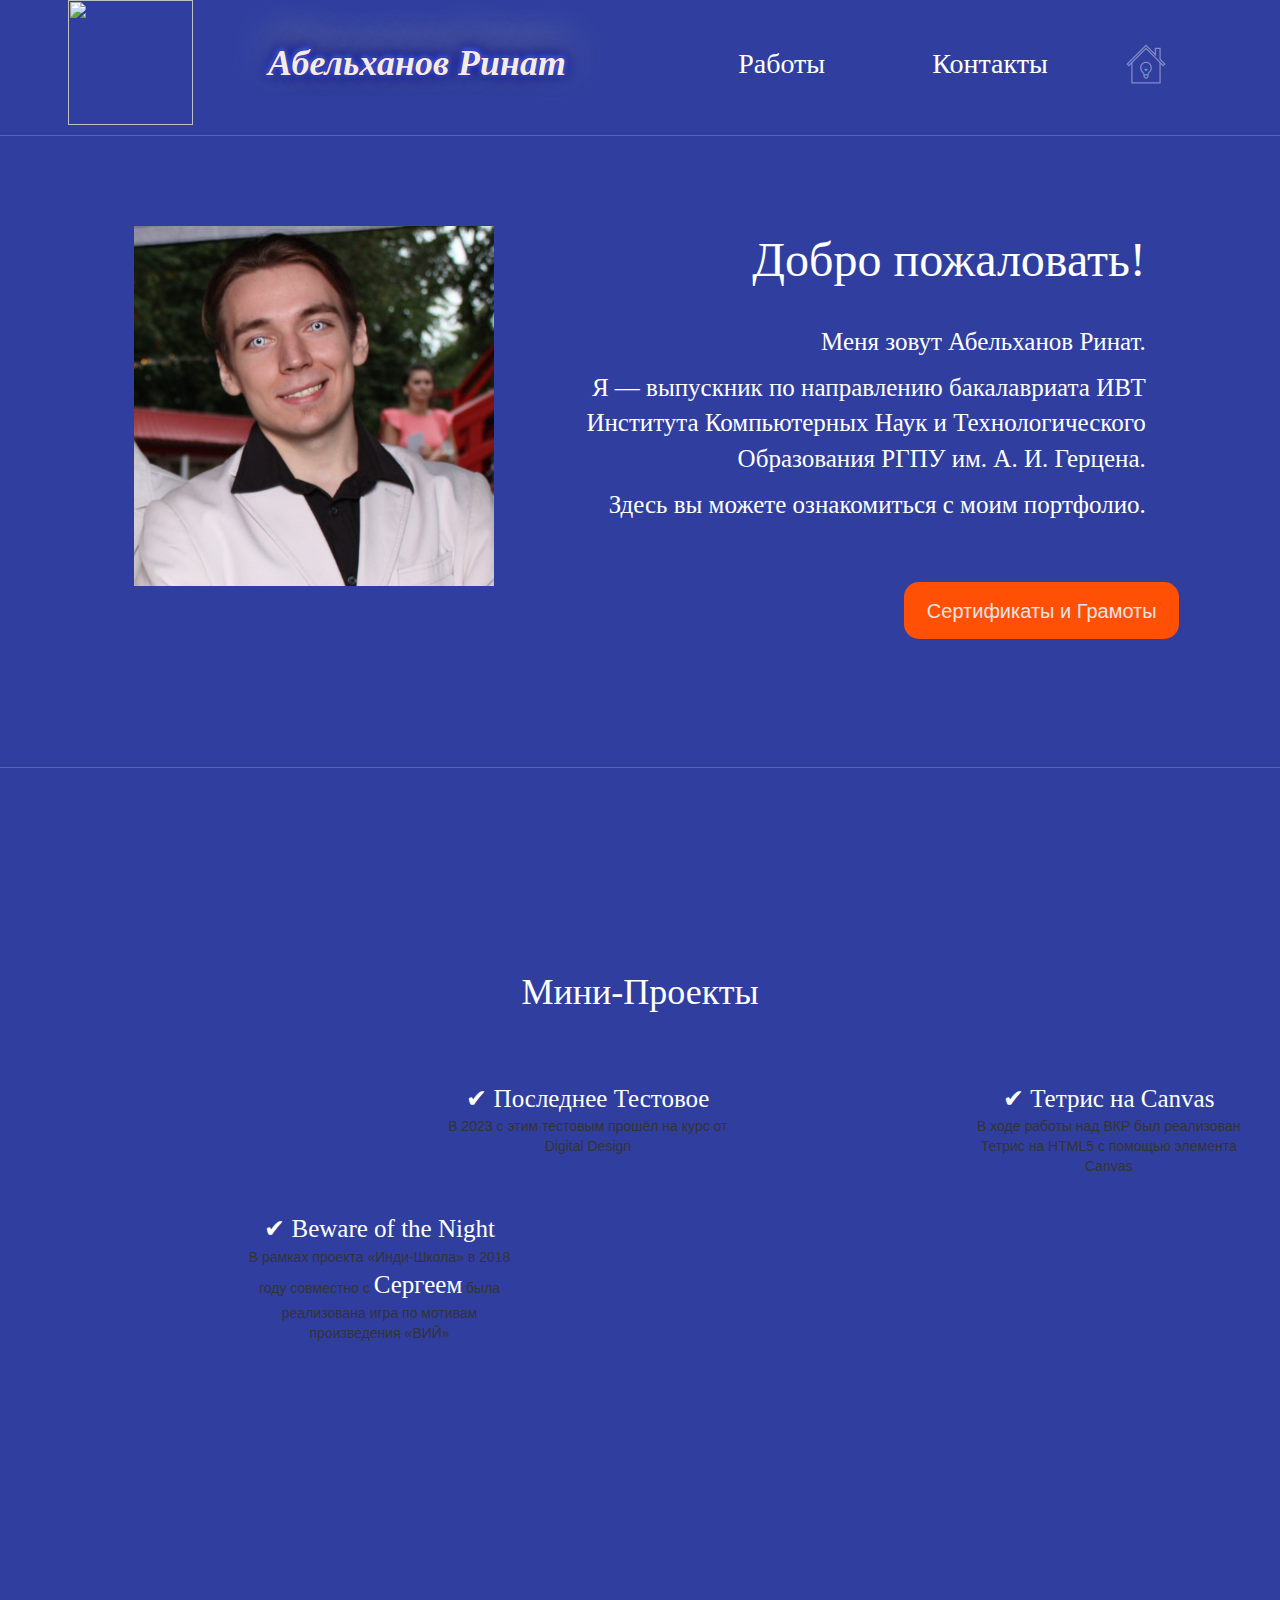
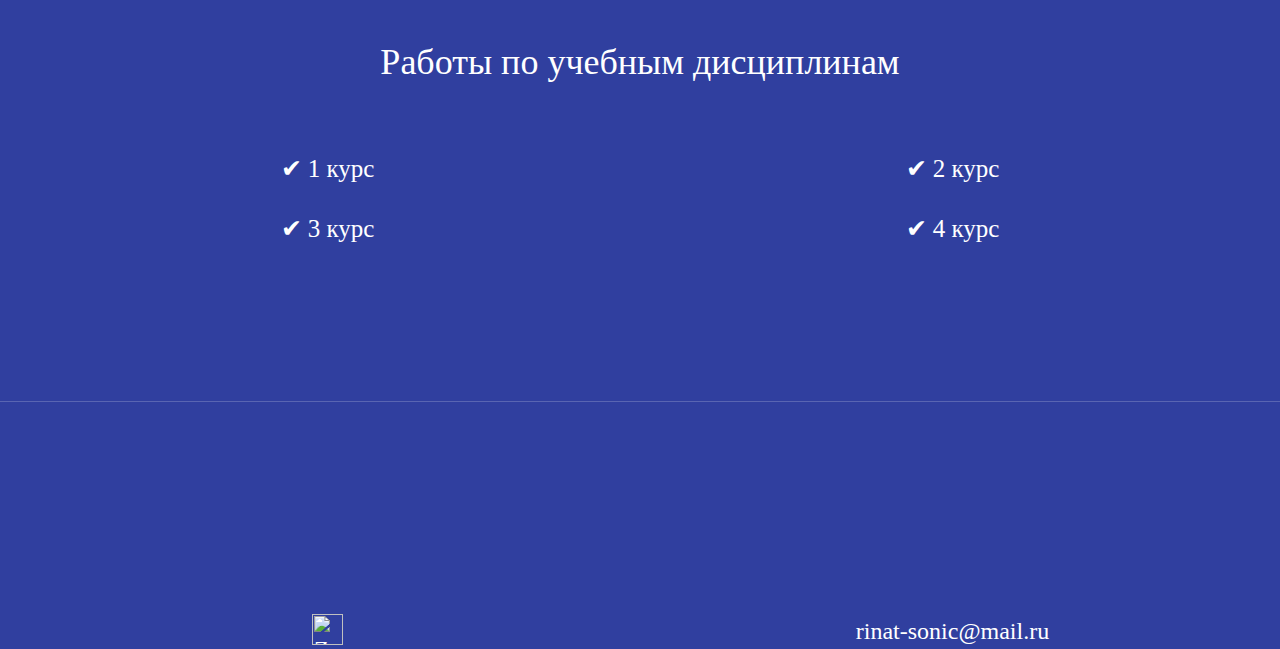
==== index.html @ b9de7122 "Update index.html" ====
<DOCTYPE! html>

<html>
	<head>
	<meta charset="utf-8">
	<title>Портфолио | Абельханов Ринат</title>
	<link rel="stylesheet" type="text/css" href="./css/bootstrap.min.css" >
	<link rel="stylesheet" type="text/css" href="./css/bootstrap-theme.min.css" >		
	<link rel="stylesheet" type="text/css" href="./css/custom-font.css" >	
	<link rel="stylesheet" type="text/css" href="./css/custom-styles.css" >		
	<script type="text/javascript" src="./js/jquery-3.3.1.min.js"></script>
	<script type="text/javascript" src="./js/bootstrap.min.js"></script>
	<script type="text/javascript" src="./js/scripts.js"></script>
	</head>
	<body>
	<script>
	function play(){
       var audio = document.getElementById("nano");
       audio.play();
	}
	
	function chngimg(){
		var foot = document.getElementById("foot");
			sfx = document.getElementById("ring");
		if (foot.src == "https://rihanzer0.github.io/img/Z.png") {foot.src = '/img/mm_zero_helmet.png';}
		else {
		foot.src = "./img/Z.png";
		}
		sfx.play();
	}
   </script>
	<audio id="nano" src="./img/Nanomachines, son!.mp3"></audio>
	<audio id="ring" src="./img/ring.mp3"></audio>
	<div class="container">
		<div class="main-content">
			<div class="first-row row">
				<div class="logo col-md-1">
					<img id="logo" onclick="document.getElementById('logo').src='./img/Banner0.png'" src="./img/Banner0.png" style="width:125px" alt="">
				</div>
				<div class="name col-md-5" onclick="play(); document.getElementById('logo').src='./img/Banner.png'">Абельханов Ринат</div>
				<div class="archive col-md-2 link"><a class="scrollto" href="#prjcts">Работы</a></div>
				<div class="contacts col-md-2 link"><a href="./contacts.html">Контакты</a></div>
				<div class="contacts col-md-2 link hidden-md hidden-lg hidden-xl active-link"><a href="#">На главную страницу</a></div>
				<div class="search col-md-1 link hidden-sm hidden-xs active-link svg-link">
					<a href="#">

						<svg enable-background="new 0 0 128 128" class="svg-icon" version="1.1" viewBox="0 0 128 128" xml:space="preserve" xmlns="http://www.w3.org/2000/svg" xmlns:xlink="http://www.w3.org/1999/xlink"><g><path d="M45.2,75.8c0,0.3,0,0.7,0,1c0.3,7,3.8,11.2,6.6,14.5c2.2,2.6,3.9,4.6,3.9,7.2v4.2c0,4.6,3.7,8.3,8.3,8.3   s8.3-3.7,8.3-8.3v-4.2c0-2.7,1.7-4.7,3.9-7.2c2.8-3.3,6.3-7.5,6.6-14.5c0-0.3,0-0.7,0-1C82.8,65.4,74.4,57,64,57   S45.2,65.4,45.2,75.8z M64,107c-2.4,0-4.3-1.9-4.3-4.3v-2.2h8.6v2.2C68.3,105.1,66.4,107,64,107z M78.8,75.8c0,0.3,0,0.5,0,0.8   c-0.2,5.7-3,8.9-5.7,12.1c-2,2.3-4,4.7-4.6,7.8h-9c-0.6-3.1-2.6-5.5-4.6-7.8c-2.7-3.2-5.4-6.5-5.7-12.1c0-0.3,0-0.5,0-0.8   C49.2,67.6,55.8,61,64,61S78.8,67.6,78.8,75.8z" fill="#3EBBC4"/><polygon fill="#3EBBC4" points="61.2,78.4 58.4,81.2 64,86.8 69.6,81.2 66.8,78.4 64,81.2  "/><path d="M17,63.8V126h94V63.8l8,8l7.8-7.8L111,48.2V12H92v17.2l-28-28L1.2,64L9,71.8L17,63.8z M107,60v62H21V60   h-0.2L64,16.8L107.2,60H107z M64,6.8l32,32V16h11v33.8L121.2,64l-2.2,2.2l-55-55l-55,55L6.8,64L64,6.8z" fill="#3EBBC4"/></g></svg>
					</a>
				</div>
			</div>
			
			<div class="horizontal-divider"></div>
			
			<!-- Фотография, текст, кнопка -->
			<div class="second-row row">
				<div class="photo col-md-2 col-md-offset-1 col-sm-6 col-sm-offset-3 ">
					<img src="./img/photo.png" alt="">
				</div>
				<div class="text col-md-6 col-md-offset-2 col-sm-12 col-xs-12">
					<div class="header">Добро пожаловать!</div>
					<div class="body">
						<p>Меня зовут Абельханов Ринат.</p><p> Я — выпускник по направлению бакалавриата ИВТ Института&nbsp;Компьютерных Наук и Технологического Образования РГПУ&nbsp;им.&nbsp;А.&nbsp;И.&nbsp;Герцена.</p>
						<p>Здесь вы можете ознакомиться с моим портфолио.</p>
					</div>
				</div>		
				<div class="button-wrap col-sm-offset-3 col-sm-6 col-xs-11">
					<input class="button col-md-offset-2 col-lg-offset-3" type="button" onclick="play(); location.href='./subjects/certificates.html';" value="Сертификаты и Грамоты">
					
				</div>
			</div>			
			
			<div class="horizontal-divider margin"></div>
			
			<!-- Предметы по курсам -->
			<div class="third-row row">
			
				<div class="year">Мини-Проекты<a name="prjcts" id="prjcts"></a></div>
				<div class="year-wrap">
					<div class="col-md-3 col-md-offset-4 col-sm-offset-1 col-xs-offset-1"><a target="_blank" href="https://github.com/RihanZer0/TestSite">&#10004; Последнее Тестовое</a><p>В 2023 с этим тестовым прошёл на курс от Digital Design</p></div>
					<div class="col-md-3 col-md-offset-2 col-sm-offset-1 col-xs-offset-1"><a target="_blank" href="./Tetris/index.html">&#10004; Тетрис на Canvas</a><p>В ходе работы над ВКР был реализован Тетрис на HTML5 с помощью элемента Canvas</p></div>
					<div class="col-md-3 col-md-offset-2 col-sm-offset-1 col-xs-offset-1"><a target="_blank" href="./BotN/index.html">&#10004; Beware of the Night</a><p>В рамках проекта «Инди-Школа» в 2018 году совместно с <a target="_blank" href='https://vk.com/lovtin'>Сергеем</a> была реализована игра по&nbsp;мотивам произведения «ВИЙ»</p></div>
				</div>
			</div>
			<br><br><br>
			<div class="third-row row"> 				
				<div class="year">Работы по учебным дисциплинам<a name="labs" id="labs"></a></div>
				<div class="year-wrap">
					<div class="col-md-6"><a href="./subjects/first_year.html">&#10004; 1 курс</a></div>
					<div class="col-md-6"><a href="./subjects/second_year.html">&#10004; 2 курс</a></div>
					<div class="col-md-6"><a href="./subjects/third_year.html">&#10004; 3 курс</a></div>
					<div class="col-md-6"><a href="./subjects/fourth_year.html">&#10004; 4 курс</a></div>
				</div>				
			</div>
			<div class="horizontal-divider margin"></div>
			<!-- Футер -->
			<div class="fourth-row row">		
				<div class="footer">
					<div class="made-with col-md-6"><img id="foot" onclick="chngimg()" src="./img/Z.png" alt="Zer0"></div>
					<div class="email col-md-6">rinat-sonic@mail.ru</div>
				</div>				
			</div>	
		</div>
	</div>

	</body>

</html>
---- css/custom-font.css ----
@font-face {
  font-family: 'Fira Sans';
  Font-weight : bold;
  src: url('../fonts/ofont.ru_Fira Sans.ttf');
}

@font-face {
  font-family: 'Fira Sans';
  Font-weight : regular;
  src: url('../fonts/ofont.ru_Fira Sans Regular.ttf');
}

@font-face {
  font-family: 'Fira Sans';
  Font-weight : light;
  src: url('../fonts/FiraSans-Light.otf');
}
---- css/custom-styles.css ----
body, html, .container {
	margin-right : 0px; 
	padding : 0px;
	width : 100%;
	height : 100%;
}

.main-content {
	background-color : rgb(48,63,159);
}


.first-row .logo {
	margin-left : 3%;
}


.horizontal-divider {
	background-color : rgba(255,255,255,0.2);
	height : 1px;
	margin-top : 10px;
}

.row {
    margin-right: 15px;
    margin-left: 15px;
}

/*---------------------*/

.first-row .name {
	font-family: segoe script;
    font-style: oblique;
	Font-weight : bold;
	Font-Size: 36px;
	color: #eeeeee;
	text-shadow: 0px -0px 1px #AA0000, 0px -0.3px 1px #0000FF, 0 -1px 5px #4169E1, 0 -1px 7px #4169E1, 0 -1px 10px #00A, 0 -1px 20px #007, 0 -10px 30px #005, 0 -13px 40px #fff;
}

.name, .archive, .contacts, .search {
	text-align : center;	
}

.link {
	transition-property: all;
	transition-duration : 1s;
	transition-timing-function : ease-in;		
}

.link:hover {
	transform : scale(1.04);
}

.link a{
	text-decoration : none;
	Font-Family: Comic Sans, cursive;
	Font-Style: Regular;
	Font-Size: 28px;
	color : rgb(255,255,255);
	transition-property: all;
	transition-duration : 1s;
	transition-timing-function : ease-in;	
}

.link a:hover{
	color : rgb(230,230,230);
	outline : none;
	text-shadow : 1px 1px 10px #000;
}

.svg-icon{
	width : 40px;
	fill : rgb(255,255,255);
	transition-property: all;
	transition-duration : 1s;
	transition-timing-function : ease-in;	
}

.svg-icon path{
	fill : inherit;
	stroke : inherit;
	stroke-width : inherit;
}

.svg-icon:hover{
	fill : rgb(230,230,230);
	cursor : pointer;
	transform : scale(1.04);
	filter: drop-shadow( 1px 1px 10px #ffffff);
}

.png-link-icon {
	width : 40px;
	transition-property: all;
	transition-duration : 1s;
	transition-timing-function : ease-in;	
}	
.png-link-icon:hover{
	cursor : pointer;
	transform : scale(1.04);
	filter: drop-shadow( 1px 1px 10px #ffffff);	
}

/*---------------------*/

.second-row .text .header{
	Font-Family: Comic Sans, cursive;
	Font-Style: bold;
	Font-Size: 48px;
	color : rgb(255,255,255);
}

.second-row .text .body{
	Font-Family: Comic Sans, cursive;
	Font-weight : light;
	Font-Size: 25px;
	color : rgb(255,255,255);
	margin-top : 5%;
}

.button{	
	border-radius: 15px;
	background-color : rgb(255,80,5);
	width : 275px;
	height : 57px;
	text-align : center;
	outline : none;
	border : none;
	transition-property: all;
	transition-duration : 1s;
	transition-timing-function : ease-in;	
	Font-Size: 20px;	
	color : rgb(230,230,230);
	
}

.button:hover{	
	background-color : rgb(255,40,0);
	color : rgb(255,255,255);
	
}

.second-row .photo {
	text-align : center;
}

.second-row .button-wrap {
	text-align : center;
}

/*---------------------*/

.year{
	text-align : center;
	Font-Family: Comic Sans, cursive;
	Font-Size: 36px;
	color : rgb(255,255,255);	
}

.year-wrap {
	margin-top : 3%;
}

.year-wrap div, .subject div{
	text-align : center;
	transition-property: all;
	transition-duration : 1s;
	transition-timing-function : ease-in;	
	margin-top : 2%;
}


.year-wrap div:hover, .subject div:hover{
	transform : scale(1.04);
}

.year-wrap a{
	Font-Family: Comic Sans, cursive;
	Font-Size: 25px;
	color : rgb(255,255,255);		
	text-decoration : none;
	outline : none;
	transition-property: all;
	transition-duration : 1s;
	transition-timing-function : ease-in;	
}

.year-wrap a:hover{
	text-shadow : 1px 1px 10px rgba(230,230,230,0.6);	
	color : rgb(200,200,200);
}

/*---------------------*/

.footer {
	margin-top : 17%;
	text-align : center;
}

.footer .made-with img{
	width : 31px;
	margin-left : 5px;
	margin-right : 5px;
	transition-property: all;
	transition-duration : 1s;
	transition-timing-function : ease-in;		
}

.footer .made-with img:hover{
	transform : scale(1.2);
	filter: drop-shadow( 1px 1px 10px rgba(230,230,230,0.6));
}

.footer .made-with, .footer .email{
	Font-Family: Comic Sans, cursive;
	font-weight : light;
	Font-Size: 24px;
	color : rgb(255,255,255);		
}




/*---------------------*/

/* ПК */

@media (min-width: 992px) {
	.name {
		margin-top : 3.0%;
	}
	
	.link, .archive, .contacts, .search {
		margin-top : 3.5%;
	}
	
	.photo img {
		width : 360px;
		height : 360px;
	}	
	
	.second-row .button {
		margin-top : 50px;
		margin-right : -5%;
	}
	
	.second-row{
		margin-top : 7%;
	}	
	
	.third-row {
		margin-top : 15.5%;
		padding-bottom : 2%;
	}
	
	.second-row .text .header, .second-row .text .body{
		text-align: right;	
	}
	
	.margin {
		margin-top : 10%;
	}
}

/* Планшеты */

@media (max-width: 991px) {
	.second-row .text .header, .second-row .text .body{
		text-align: center;	
	}	

	.second-row .button {
		margin-top : 50px;
		
	}	

	.link{
		Font-Size: 36px;
		border : 1px solid rgba(255,255,255,0.1);
		border-radius : 20px;
		padding : 10px;
		margin-left : 40px;
		margin-right : 40px;
		margin-top : 5px;
	}	
	
	.margin {
		margin-top : 10%;
	}	
	
}

/* Телефоны */

@media (max-width: 767px) {
	
	.photo img {
		width : 60%;	
	}	
	

}


/*---------------------*/

.active-link a{
	color : rgba(255,255,255,0.4);
	border-bottom : 1px solid rgba(255,255,255,0.4);
}

.svg-link a {
	border-bottom : none;
}


.active-link svg{
	fill : rgba(255,255,255,0.4);
}
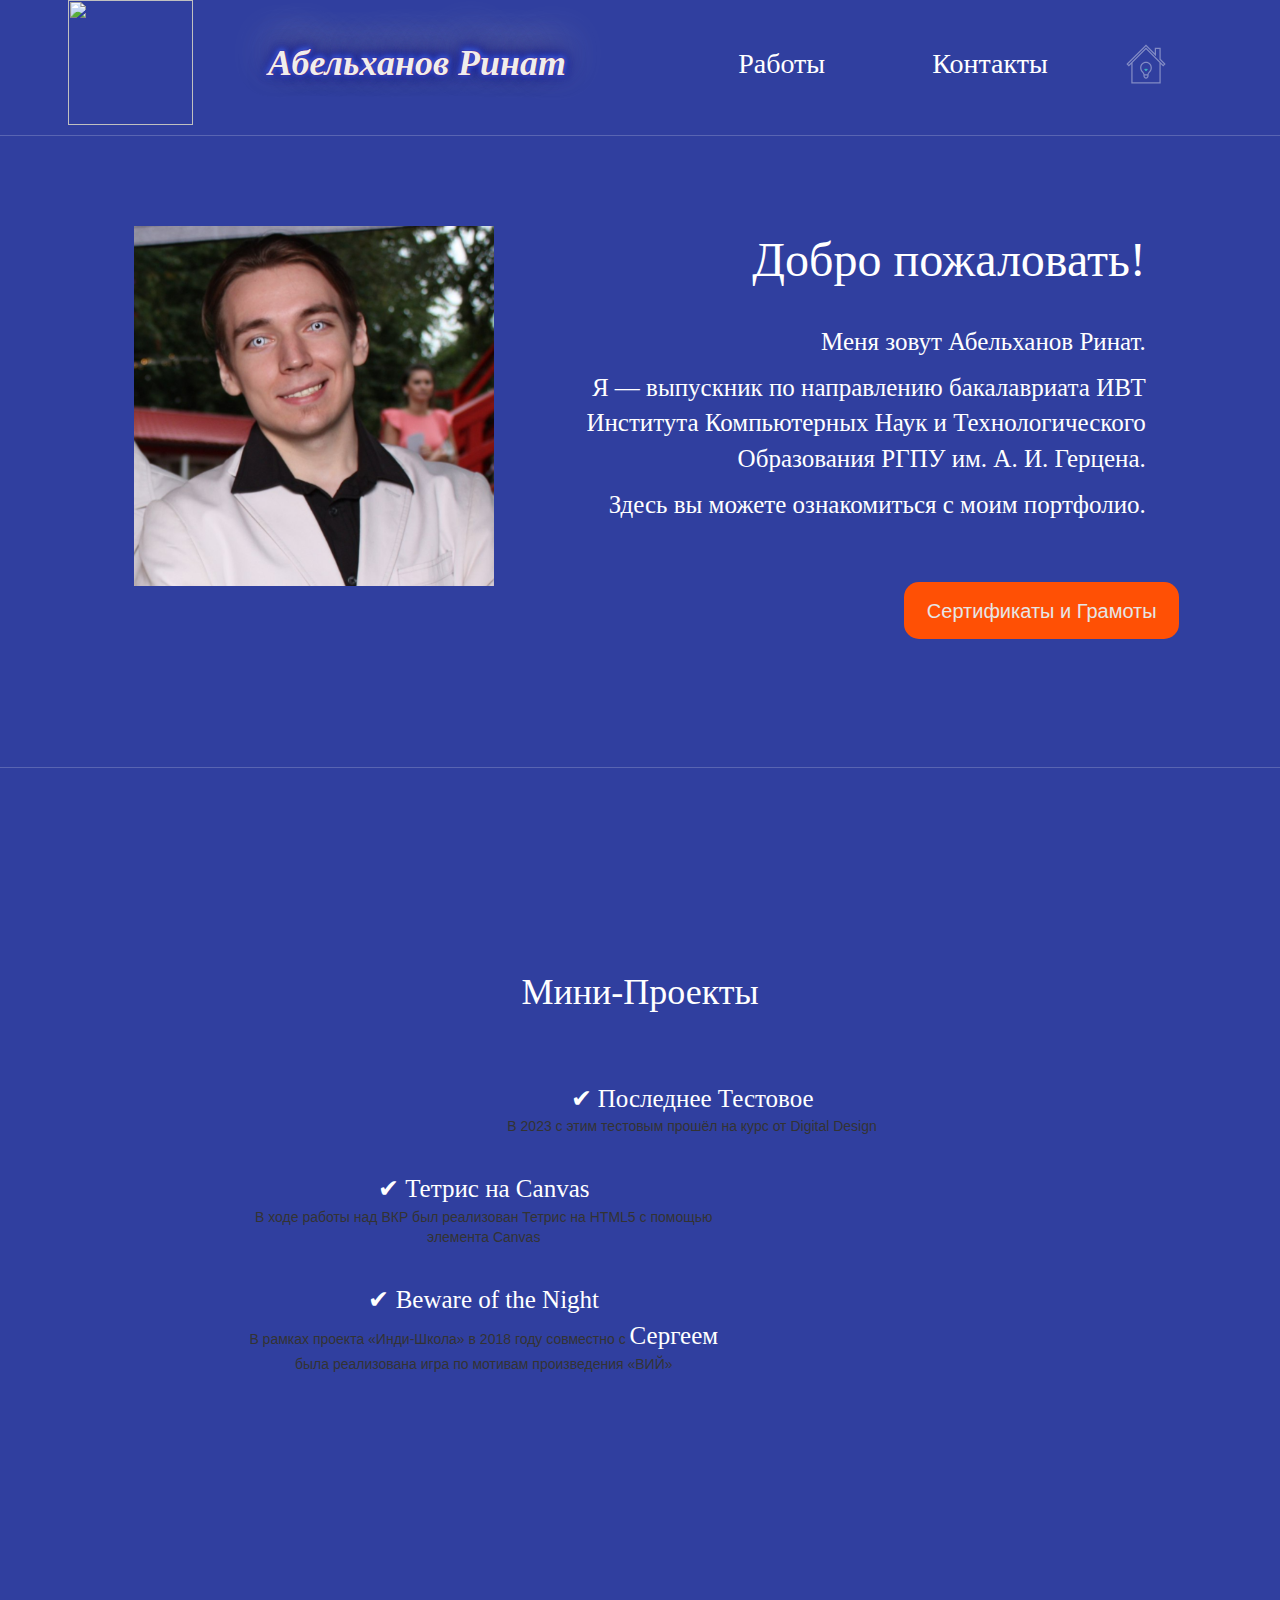
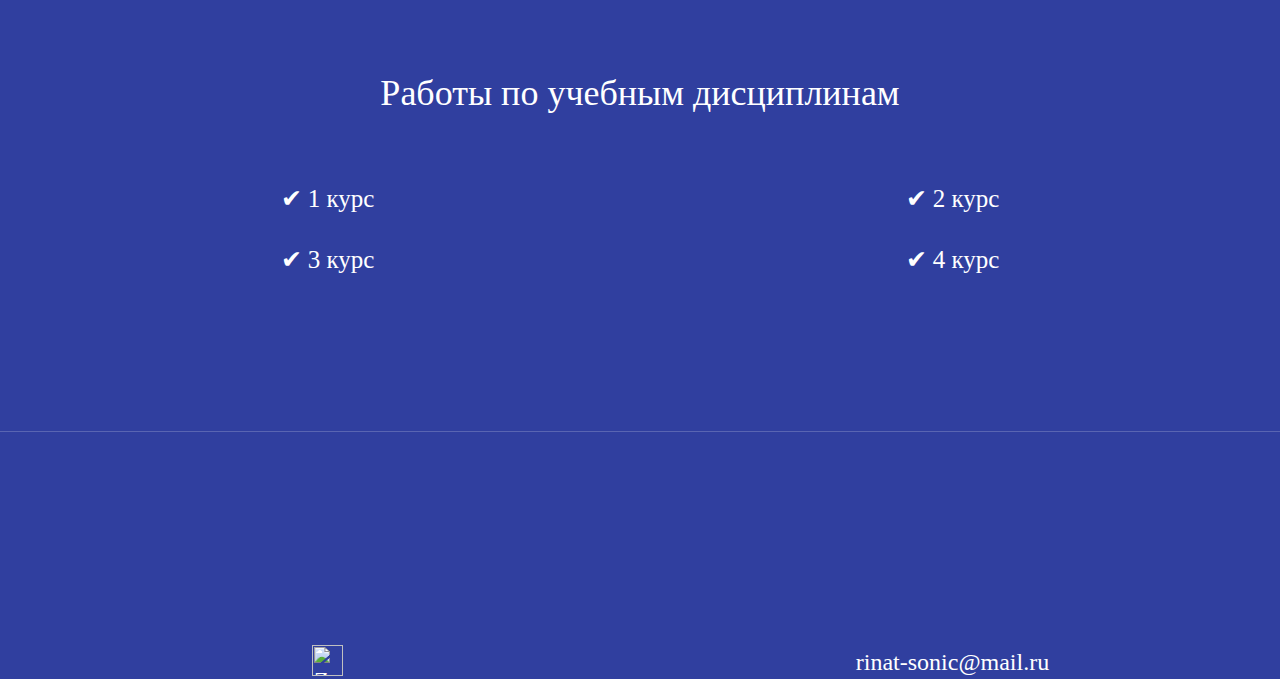
==== commit 13803fba: "Update index.html" ====
--- a/index.html
+++ b/index.html
@@ -76,9 +76,9 @@
 			
 				<div class="year">Мини-Проекты<a name="prjcts" id="prjcts"></a></div>
 				<div class="year-wrap">
-					<div class="col-md-3 col-md-offset-4 col-sm-offset-1 col-xs-offset-1"><a target="_blank" href="https://github.com/RihanZer0/TestSite">&#10004; Последнее Тестовое</a><p>В 2023 с этим тестовым прошёл на курс от Digital Design</p></div>
-					<div class="col-md-3 col-md-offset-2 col-sm-offset-1 col-xs-offset-1"><a target="_blank" href="./Tetris/index.html">&#10004; Тетрис на Canvas</a><p>В ходе работы над ВКР был реализован Тетрис на HTML5 с помощью элемента Canvas</p></div>
-					<div class="col-md-3 col-md-offset-2 col-sm-offset-1 col-xs-offset-1"><a target="_blank" href="./BotN/index.html">&#10004; Beware of the Night</a><p>В рамках проекта «Инди-Школа» в 2018 году совместно с <a target="_blank" href='https://vk.com/lovtin'>Сергеем</a> была реализована игра по&nbsp;мотивам произведения «ВИЙ»</p></div>
+					<div class="col-md-5 col-md-offset-4 col-sm-offset-1 col-xs-offset-1"><a target="_blank" href="https://github.com/RihanZer0/TestSite">&#10004; Последнее Тестовое</a><p>В 2023 с этим тестовым прошёл на курс от Digital Design</p></div>
+					<div class="col-md-5 col-md-offset-2 col-sm-offset-1 col-xs-offset-1"><a target="_blank" href="./Tetris/index.html">&#10004; Тетрис на Canvas</a><p>В ходе работы над ВКР был реализован Тетрис на HTML5 с помощью элемента Canvas</p></div>
+					<div class="col-md-5 col-md-offset-2 col-sm-offset-1 col-xs-offset-1"><a target="_blank" href="./BotN/index.html">&#10004; Beware of the Night</a><p>В рамках проекта «Инди-Школа» в 2018 году совместно с <a target="_blank" href='https://vk.com/lovtin'>Сергеем</a> была реализована игра по&nbsp;мотивам произведения «ВИЙ»</p></div>
 				</div>
 			</div>
 			<br><br><br>
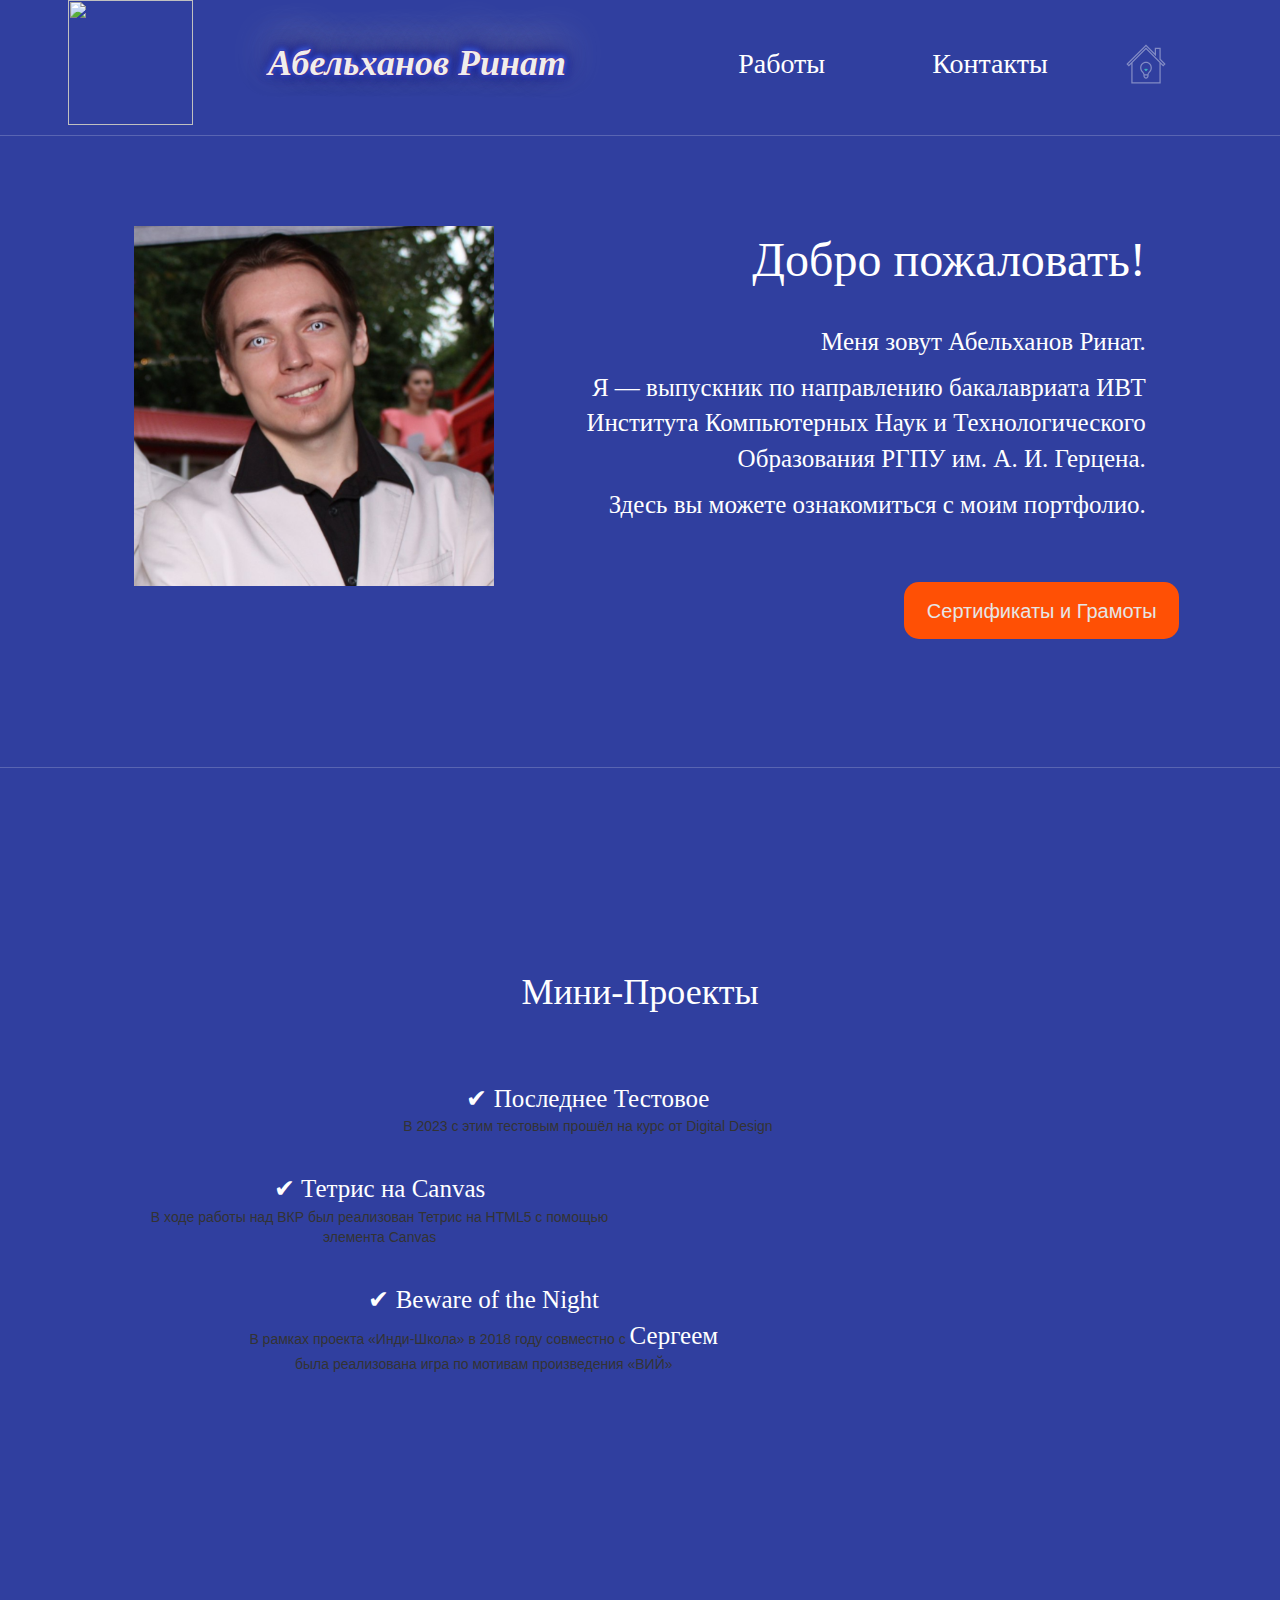
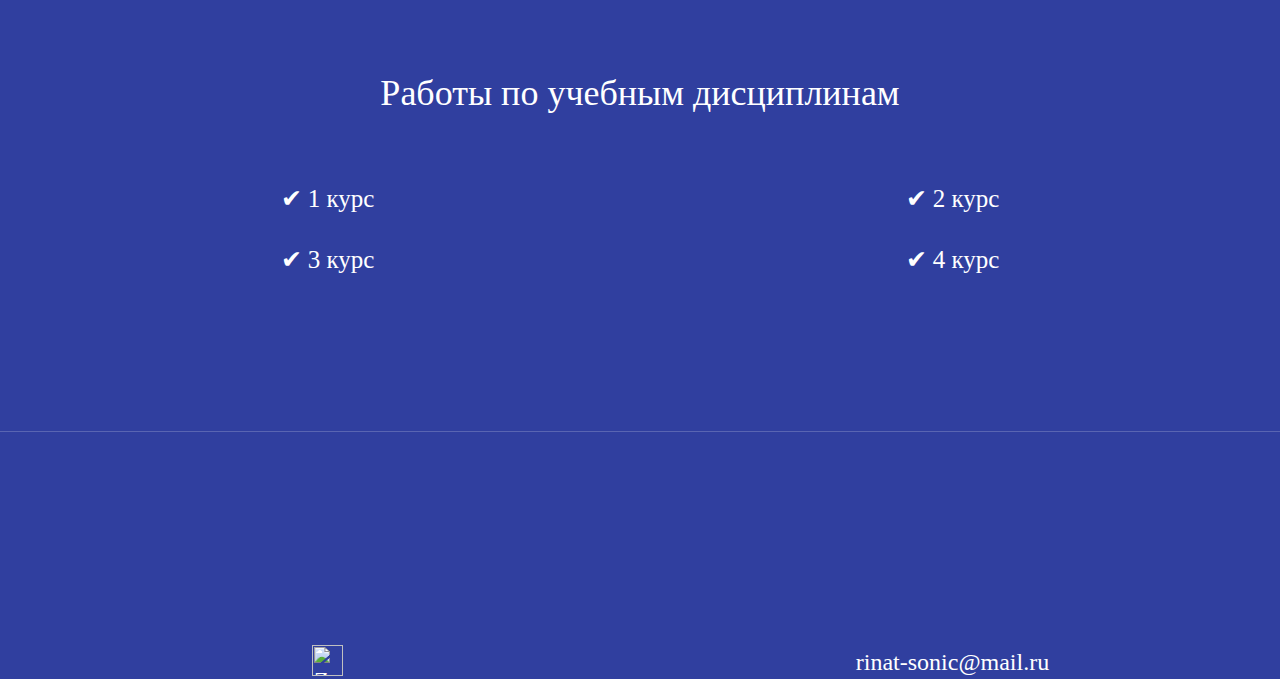
==== commit 6178c78a: "Update index.html" ====
--- a/index.html
+++ b/index.html
@@ -76,8 +76,8 @@
 			
 				<div class="year">Мини-Проекты<a name="prjcts" id="prjcts"></a></div>
 				<div class="year-wrap">
-					<div class="col-md-5 col-md-offset-4 col-sm-offset-1 col-xs-offset-1"><a target="_blank" href="https://github.com/RihanZer0/TestSite">&#10004; Последнее Тестовое</a><p>В 2023 с этим тестовым прошёл на курс от Digital Design</p></div>
-					<div class="col-md-5 col-md-offset-2 col-sm-offset-1 col-xs-offset-1"><a target="_blank" href="./Tetris/index.html">&#10004; Тетрис на Canvas</a><p>В ходе работы над ВКР был реализован Тетрис на HTML5 с помощью элемента Canvas</p></div>
+					<div class="col-md-5 col-md-offset-3 col-sm-offset-1 col-xs-offset-1"><a target="_blank" href="https://github.com/RihanZer0/TestSite">&#10004; Последнее Тестовое</a><p>В 2023 с этим тестовым прошёл на курс от Digital Design</p></div>
+					<div class="col-md-5 col-md-offset-1 col-sm-offset-1 col-xs-offset-1"><a target="_blank" href="./Tetris/index.html">&#10004; Тетрис на Canvas</a><p>В ходе работы над ВКР был реализован Тетрис на HTML5 с помощью элемента Canvas</p></div>
 					<div class="col-md-5 col-md-offset-2 col-sm-offset-1 col-xs-offset-1"><a target="_blank" href="./BotN/index.html">&#10004; Beware of the Night</a><p>В рамках проекта «Инди-Школа» в 2018 году совместно с <a target="_blank" href='https://vk.com/lovtin'>Сергеем</a> была реализована игра по&nbsp;мотивам произведения «ВИЙ»</p></div>
 				</div>
 			</div>
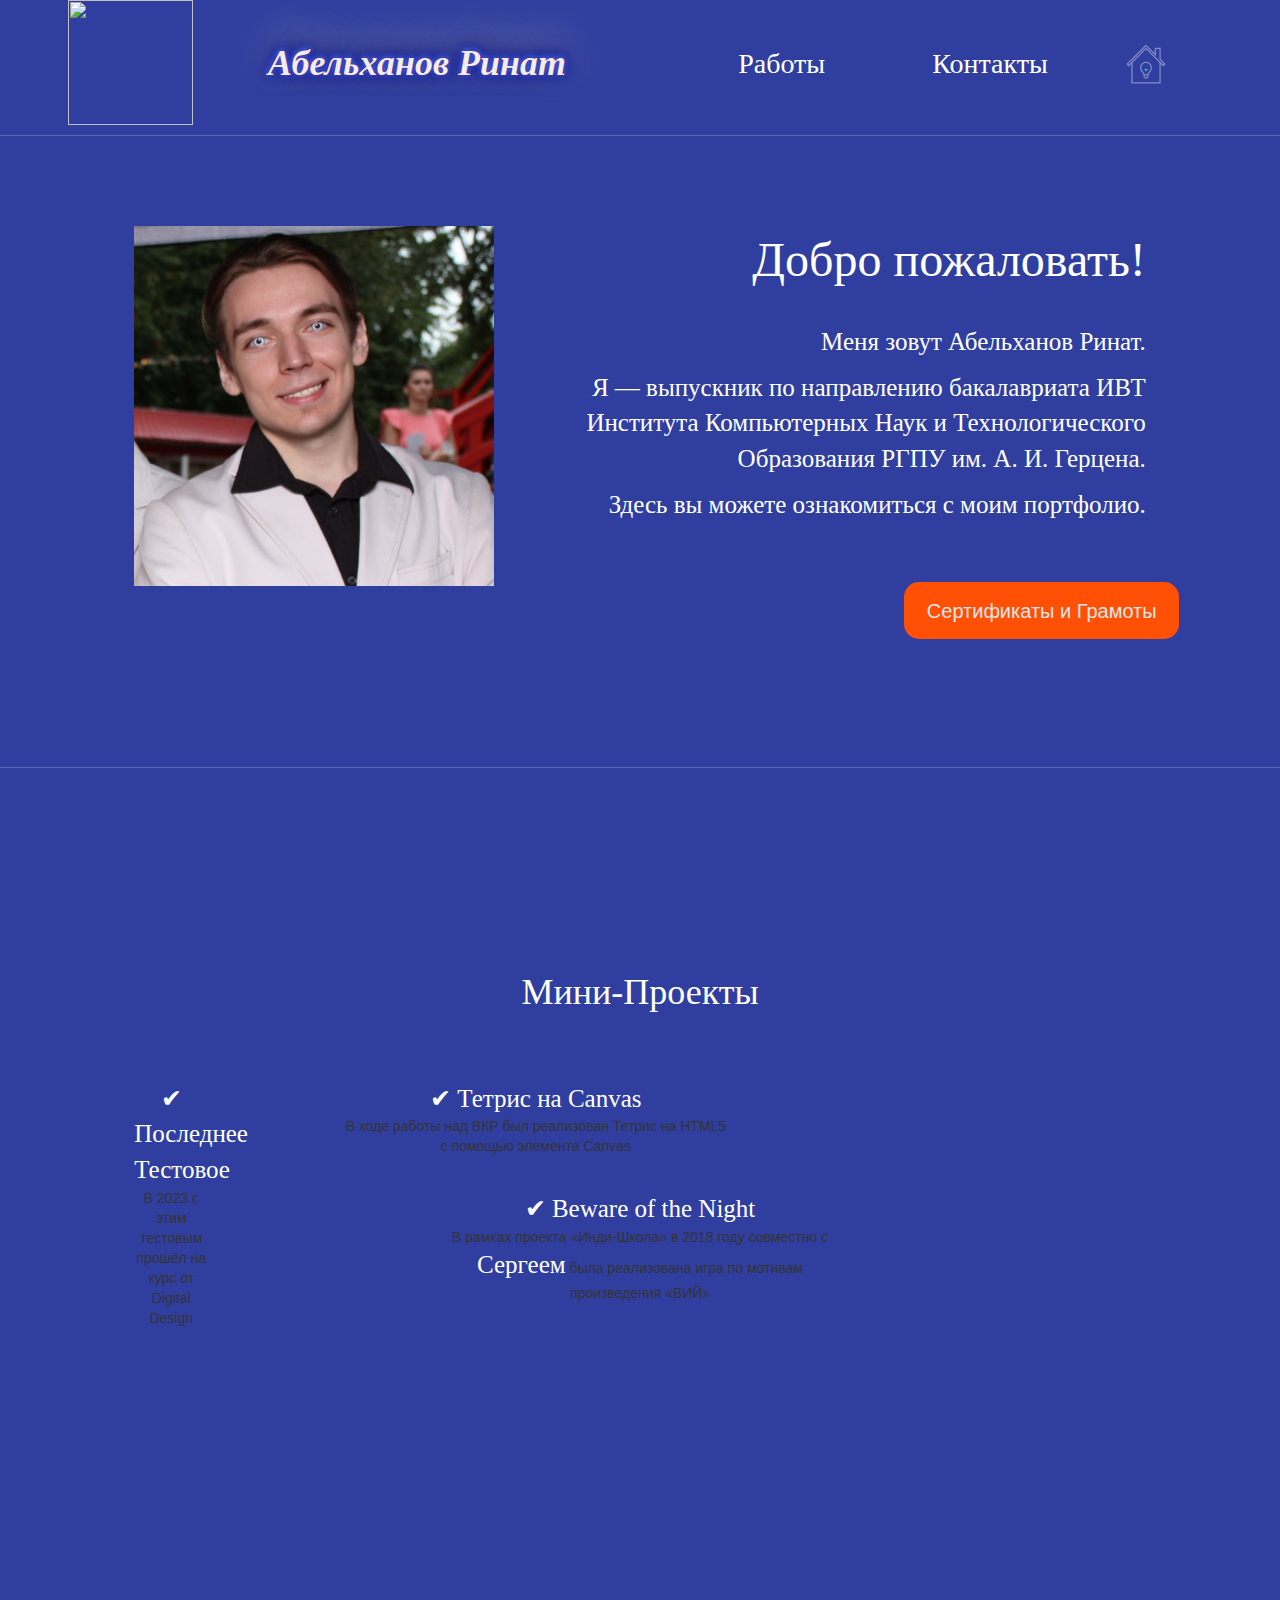
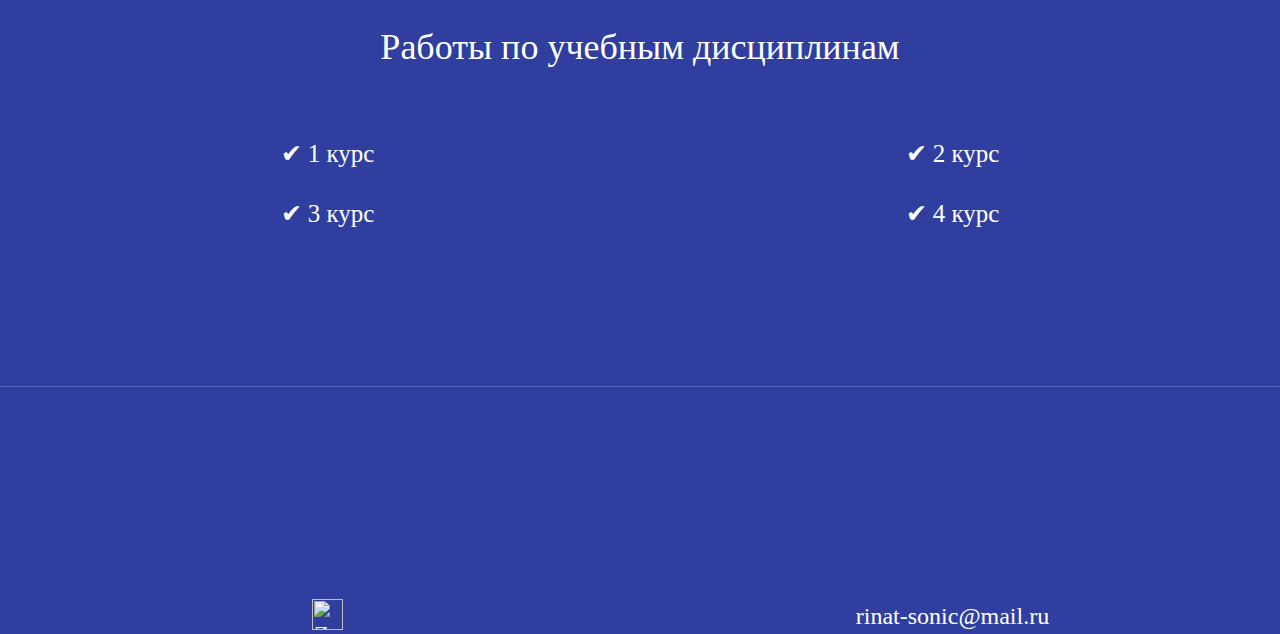
==== commit e6c09085: "Update index.html" ====
--- a/index.html
+++ b/index.html
@@ -76,9 +76,9 @@
 			
 				<div class="year">Мини-Проекты<a name="prjcts" id="prjcts"></a></div>
 				<div class="year-wrap">
-					<div class="col-md-5 col-md-offset-3 col-sm-offset-1 col-xs-offset-1"><a target="_blank" href="https://github.com/RihanZer0/TestSite">&#10004; Последнее Тестовое</a><p>В 2023 с этим тестовым прошёл на курс от Digital Design</p></div>
-					<div class="col-md-5 col-md-offset-1 col-sm-offset-1 col-xs-offset-1"><a target="_blank" href="./Tetris/index.html">&#10004; Тетрис на Canvas</a><p>В ходе работы над ВКР был реализован Тетрис на HTML5 с помощью элемента Canvas</p></div>
-					<div class="col-md-5 col-md-offset-2 col-sm-offset-1 col-xs-offset-1"><a target="_blank" href="./BotN/index.html">&#10004; Beware of the Night</a><p>В рамках проекта «Инди-Школа» в 2018 году совместно с <a target="_blank" href='https://vk.com/lovtin'>Сергеем</a> была реализована игра по&nbsp;мотивам произведения «ВИЙ»</p></div>
+					<div class="col-md-1 col-md-offset-1 col-sm-offset-1 col-xs-offset-1"><a target="_blank" href="https://github.com/RihanZer0/TestSite">&#10004; Последнее Тестовое</a><p>В 2023 с этим тестовым прошёл на курс от Digital Design</p></div>
+					<div class="col-md-4 col-md-offset-1 col-sm-offset-1 col-xs-offset-1"><a target="_blank" href="./Tetris/index.html">&#10004; Тетрис на Canvas</a><p>В ходе работы над ВКР был реализован Тетрис на HTML5 с помощью элемента Canvas</p></div>
+					<div class="col-md-4 col-md-offset-2 col-sm-offset-1 col-xs-offset-1"><a target="_blank" href="./BotN/index.html">&#10004; Beware of the Night</a><p>В рамках проекта «Инди-Школа» в 2018 году совместно с <a target="_blank" href='https://vk.com/lovtin'>Сергеем</a> была реализована игра по&nbsp;мотивам произведения «ВИЙ»</p></div>
 				</div>
 			</div>
 			<br><br><br>
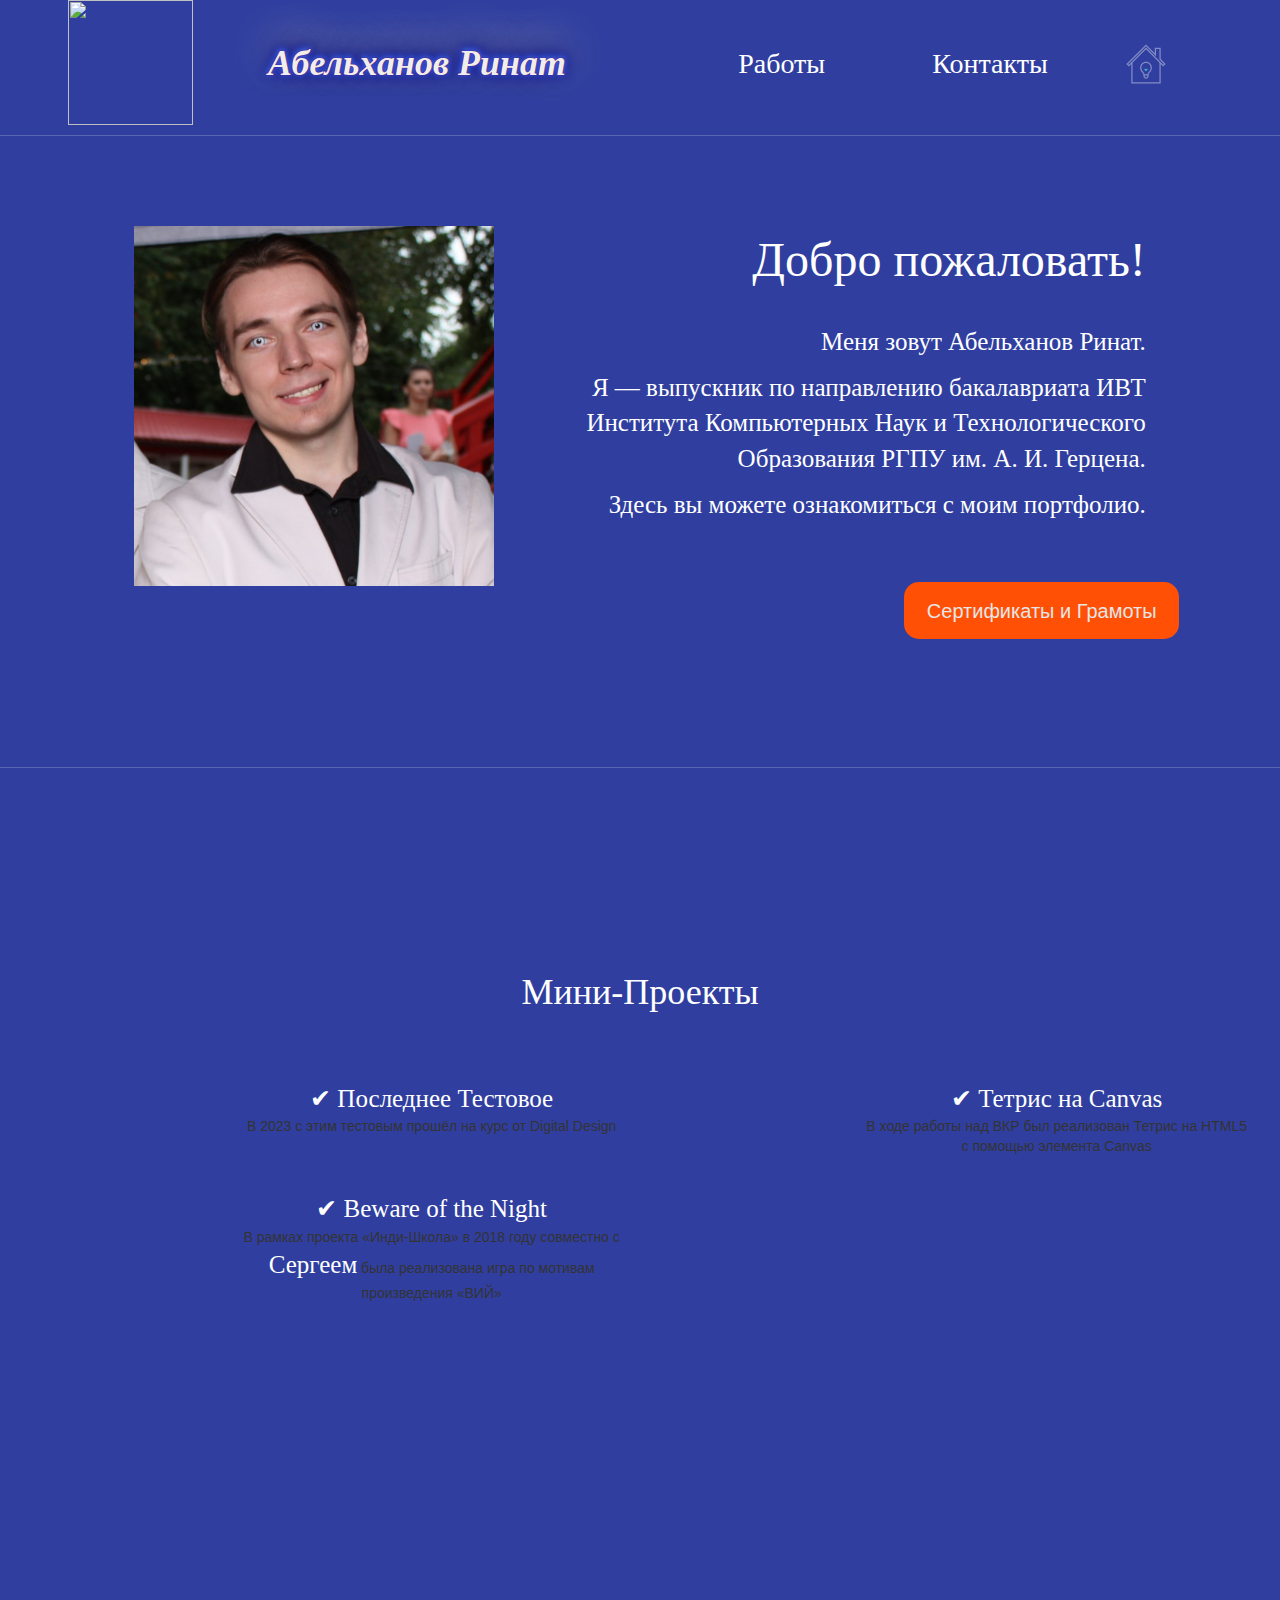
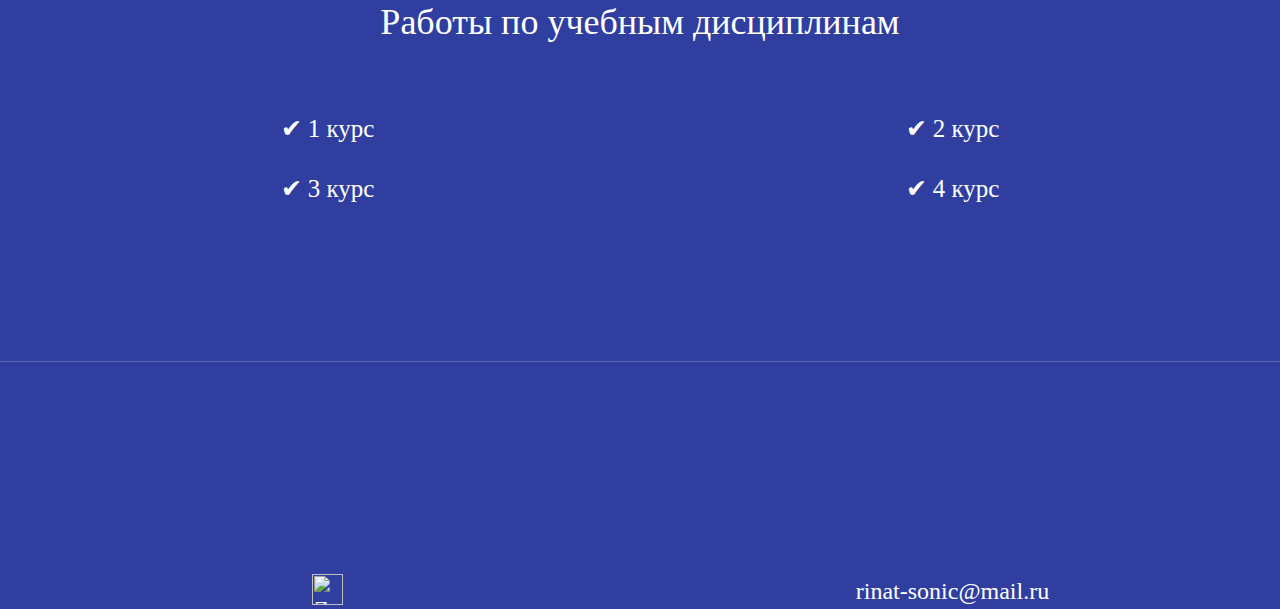
==== commit 67e09a86: "Update index.html" ====
--- a/index.html
+++ b/index.html
@@ -76,7 +76,7 @@
 			
 				<div class="year">Мини-Проекты<a name="prjcts" id="prjcts"></a></div>
 				<div class="year-wrap">
-					<div class="col-md-1 col-md-offset-1 col-sm-offset-1 col-xs-offset-1"><a target="_blank" href="https://github.com/RihanZer0/TestSite">&#10004; Последнее Тестовое</a><p>В 2023 с этим тестовым прошёл на курс от Digital Design</p></div>
+					<div class="col-md-6 col-md-offset-1 col-sm-offset-1 col-xs-offset-1"><a target="_blank" href="https://github.com/RihanZer0/TestSite">&#10004; Последнее Тестовое</a><p>В 2023 с этим тестовым прошёл на курс от Digital Design</p></div>
 					<div class="col-md-4 col-md-offset-1 col-sm-offset-1 col-xs-offset-1"><a target="_blank" href="./Tetris/index.html">&#10004; Тетрис на Canvas</a><p>В ходе работы над ВКР был реализован Тетрис на HTML5 с помощью элемента Canvas</p></div>
 					<div class="col-md-4 col-md-offset-2 col-sm-offset-1 col-xs-offset-1"><a target="_blank" href="./BotN/index.html">&#10004; Beware of the Night</a><p>В рамках проекта «Инди-Школа» в 2018 году совместно с <a target="_blank" href='https://vk.com/lovtin'>Сергеем</a> была реализована игра по&nbsp;мотивам произведения «ВИЙ»</p></div>
 				</div>
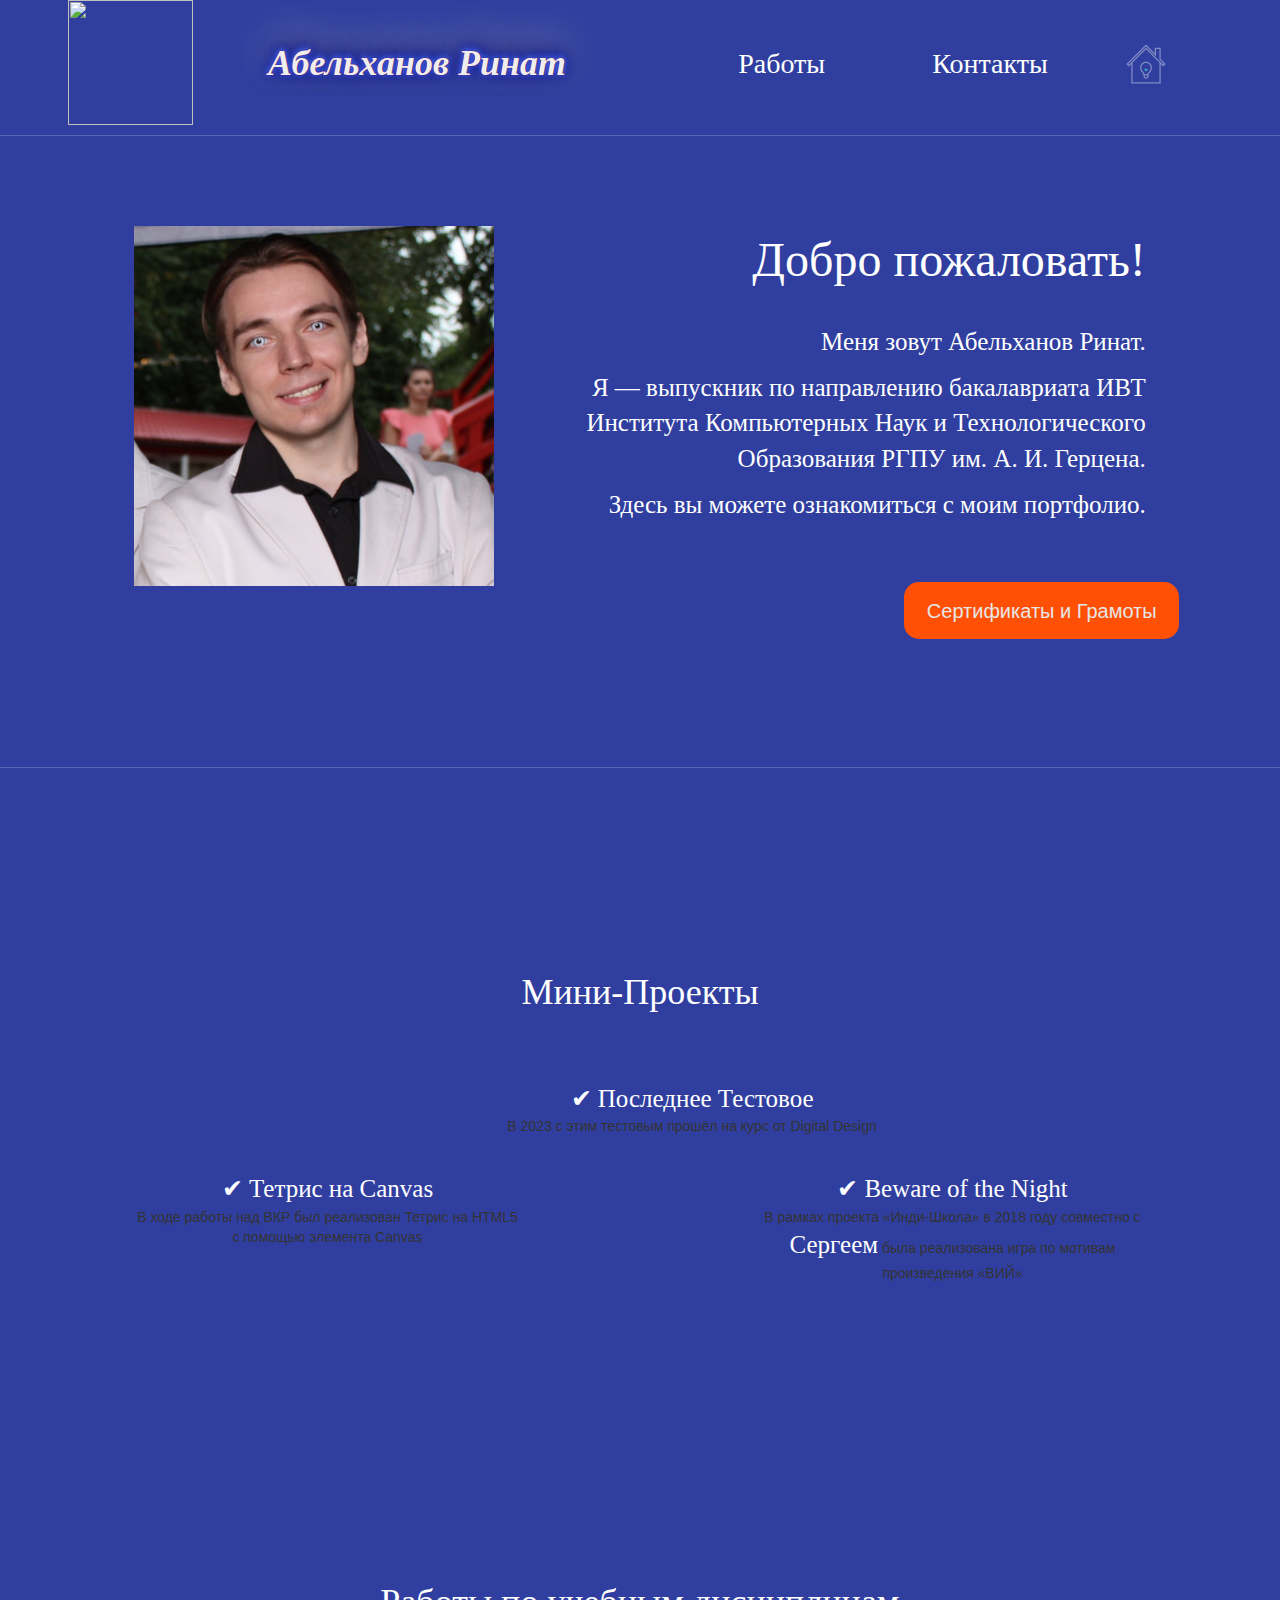
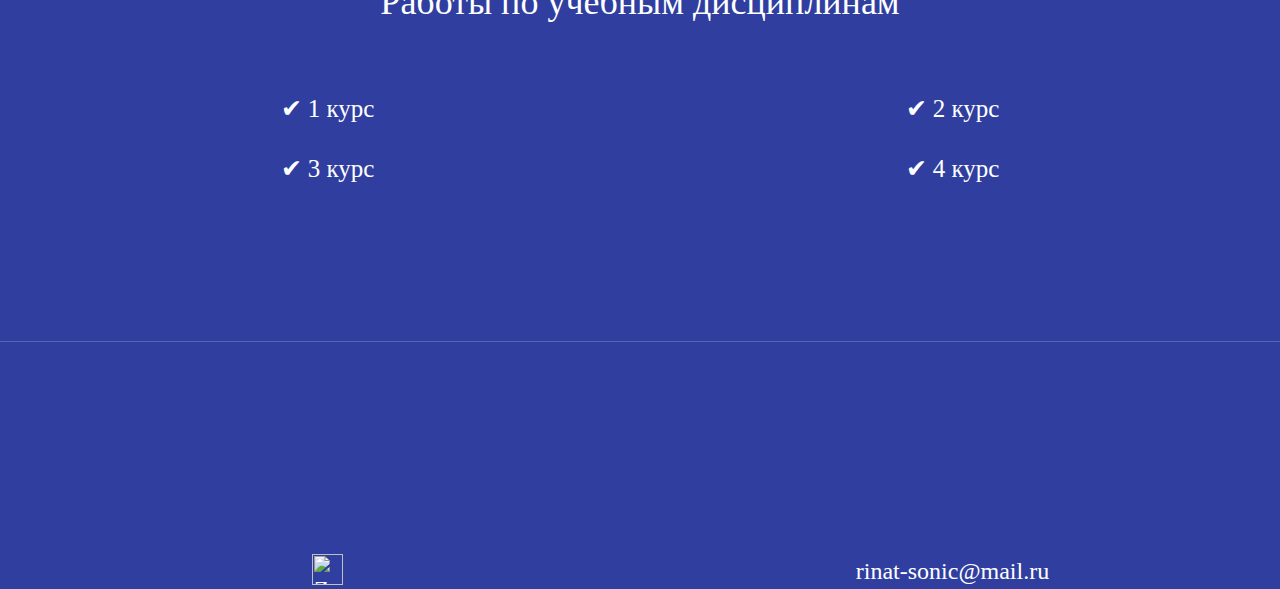
==== commit 8924408b: "Update index.html" ====
--- a/index.html
+++ b/index.html
@@ -76,7 +76,7 @@
 			
 				<div class="year">Мини-Проекты<a name="prjcts" id="prjcts"></a></div>
 				<div class="year-wrap">
-					<div class="col-md-6 col-md-offset-1 col-sm-offset-1 col-xs-offset-1"><a target="_blank" href="https://github.com/RihanZer0/TestSite">&#10004; Последнее Тестовое</a><p>В 2023 с этим тестовым прошёл на курс от Digital Design</p></div>
+					<div class="col-md-7 col-md-offset-3 col-sm-offset-1 col-xs-offset-1"><a target="_blank" href="https://github.com/RihanZer0/TestSite">&#10004; Последнее Тестовое</a><p>В 2023 с этим тестовым прошёл на курс от Digital Design</p></div>
 					<div class="col-md-4 col-md-offset-1 col-sm-offset-1 col-xs-offset-1"><a target="_blank" href="./Tetris/index.html">&#10004; Тетрис на Canvas</a><p>В ходе работы над ВКР был реализован Тетрис на HTML5 с помощью элемента Canvas</p></div>
 					<div class="col-md-4 col-md-offset-2 col-sm-offset-1 col-xs-offset-1"><a target="_blank" href="./BotN/index.html">&#10004; Beware of the Night</a><p>В рамках проекта «Инди-Школа» в 2018 году совместно с <a target="_blank" href='https://vk.com/lovtin'>Сергеем</a> была реализована игра по&nbsp;мотивам произведения «ВИЙ»</p></div>
 				</div>
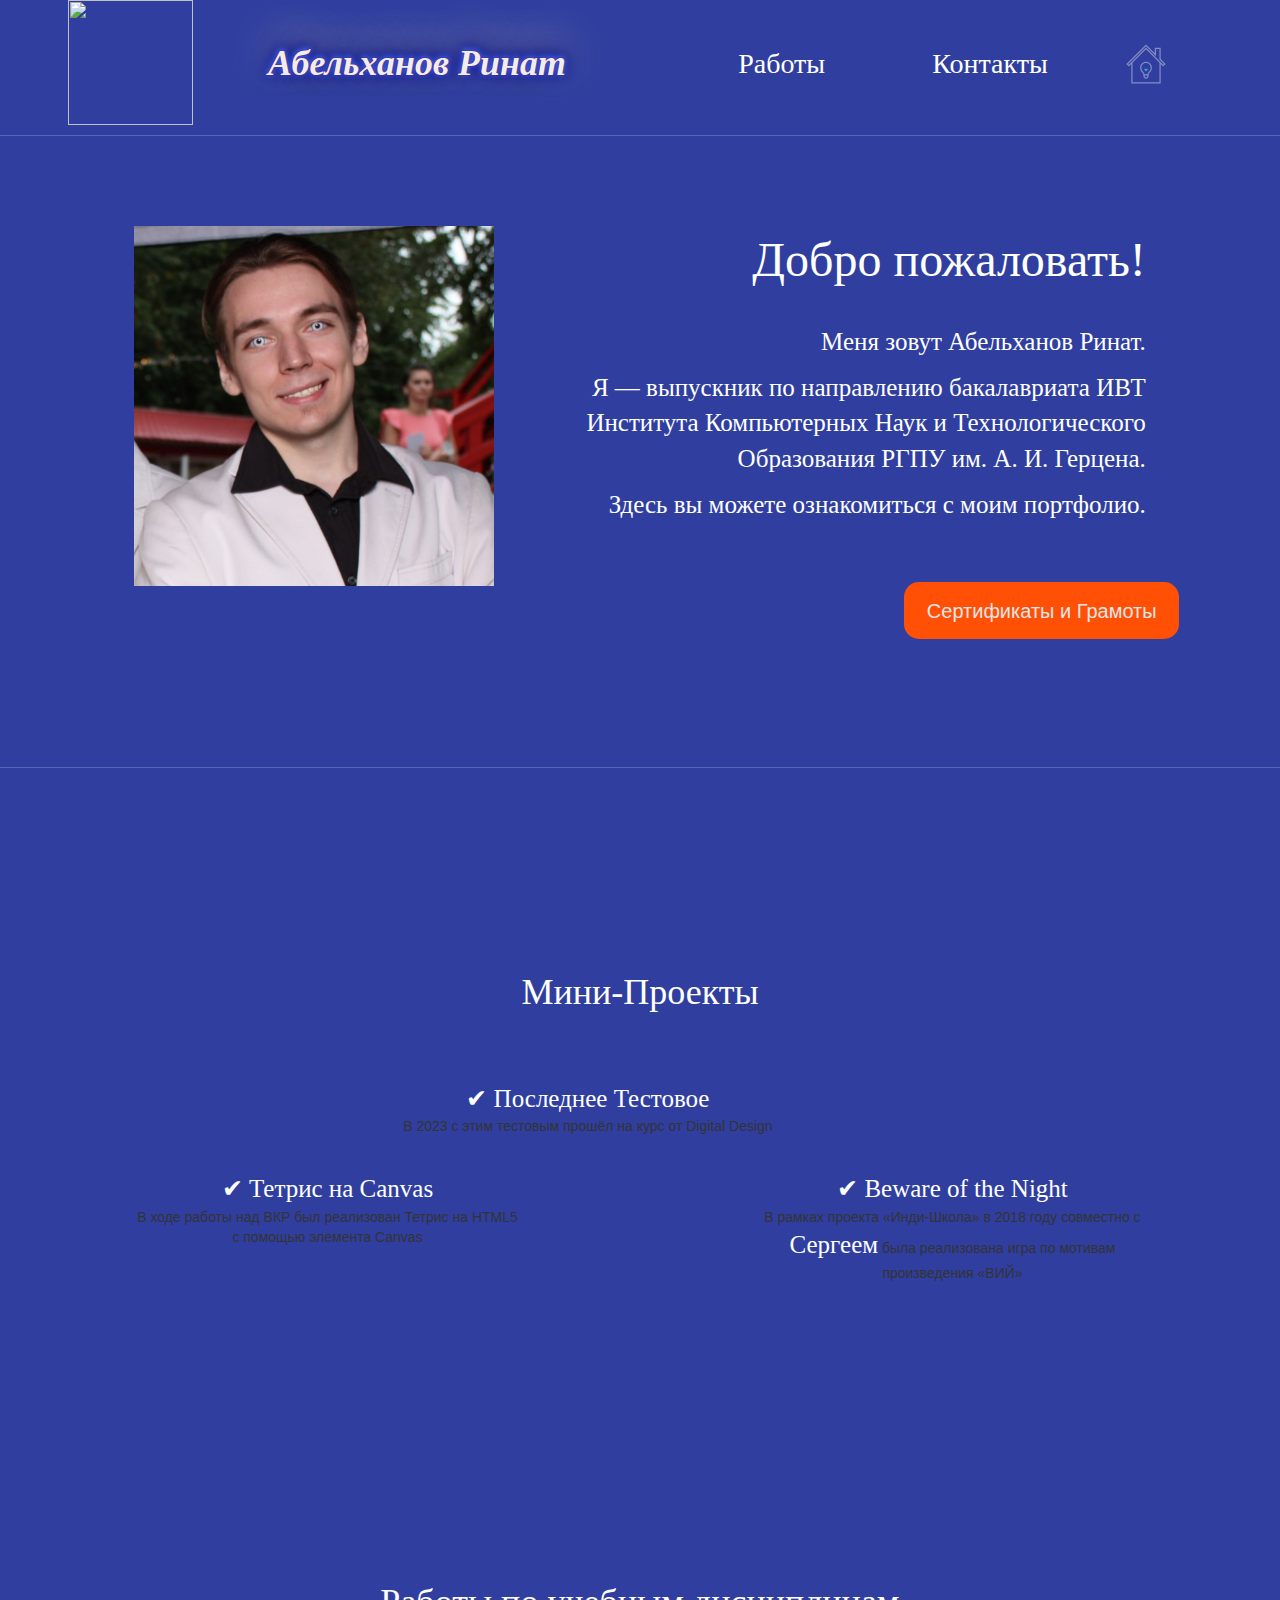
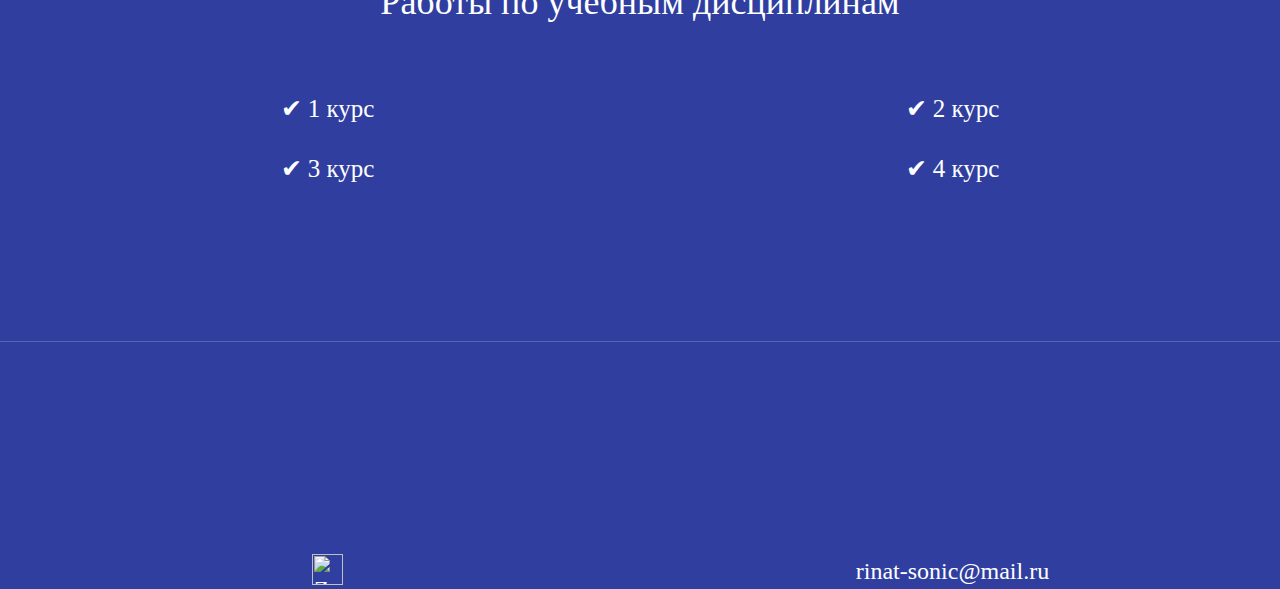
==== commit 99904859: "Update index.html" ====
--- a/index.html
+++ b/index.html
@@ -76,7 +76,7 @@
 			
 				<div class="year">Мини-Проекты<a name="prjcts" id="prjcts"></a></div>
 				<div class="year-wrap">
-					<div class="col-md-7 col-md-offset-3 col-sm-offset-1 col-xs-offset-1"><a target="_blank" href="https://github.com/RihanZer0/TestSite">&#10004; Последнее Тестовое</a><p>В 2023 с этим тестовым прошёл на курс от Digital Design</p></div>
+					<div class="col-md-7 col-md-offset-2 col-sm-offset-1 col-xs-offset-1"><a target="_blank" href="https://github.com/RihanZer0/TestSite">&#10004; Последнее Тестовое</a><p>В 2023 с этим тестовым прошёл на курс от Digital Design</p></div>
 					<div class="col-md-4 col-md-offset-1 col-sm-offset-1 col-xs-offset-1"><a target="_blank" href="./Tetris/index.html">&#10004; Тетрис на Canvas</a><p>В ходе работы над ВКР был реализован Тетрис на HTML5 с помощью элемента Canvas</p></div>
 					<div class="col-md-4 col-md-offset-2 col-sm-offset-1 col-xs-offset-1"><a target="_blank" href="./BotN/index.html">&#10004; Beware of the Night</a><p>В рамках проекта «Инди-Школа» в 2018 году совместно с <a target="_blank" href='https://vk.com/lovtin'>Сергеем</a> была реализована игра по&nbsp;мотивам произведения «ВИЙ»</p></div>
 				</div>
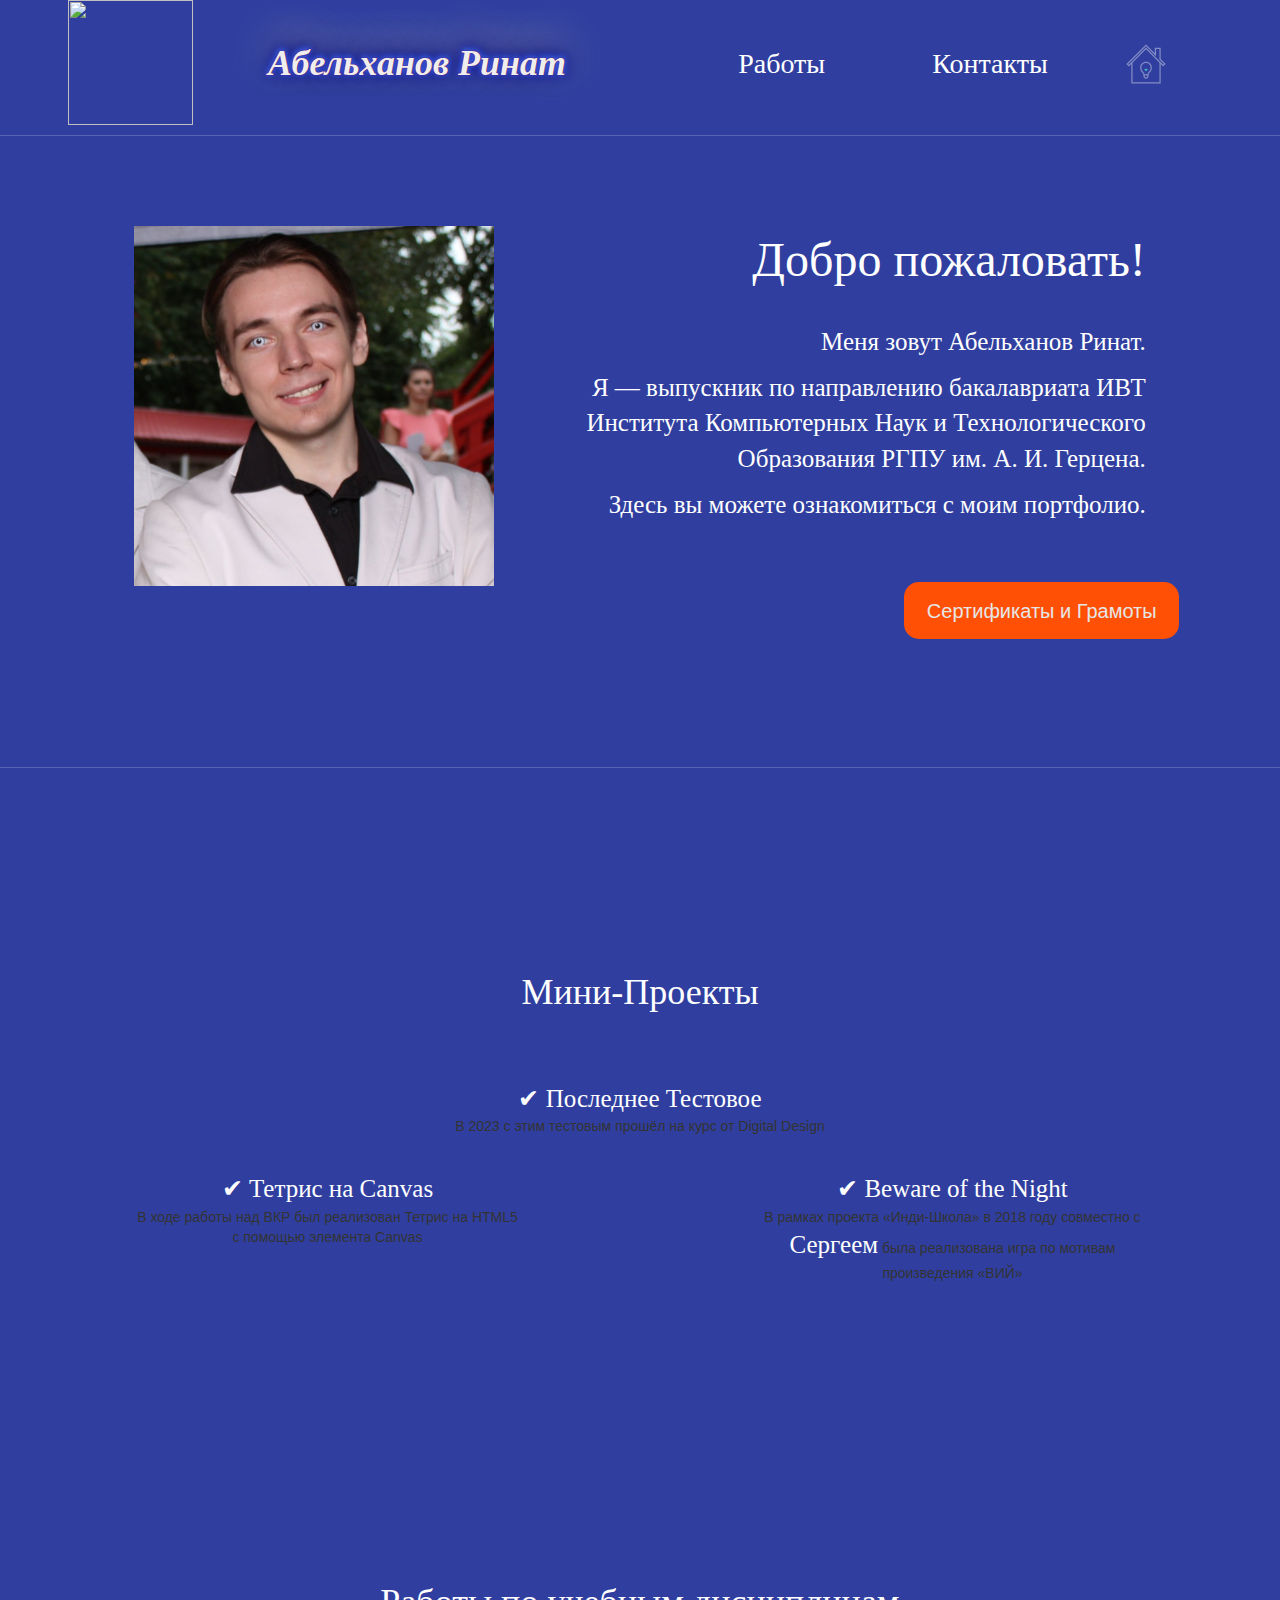
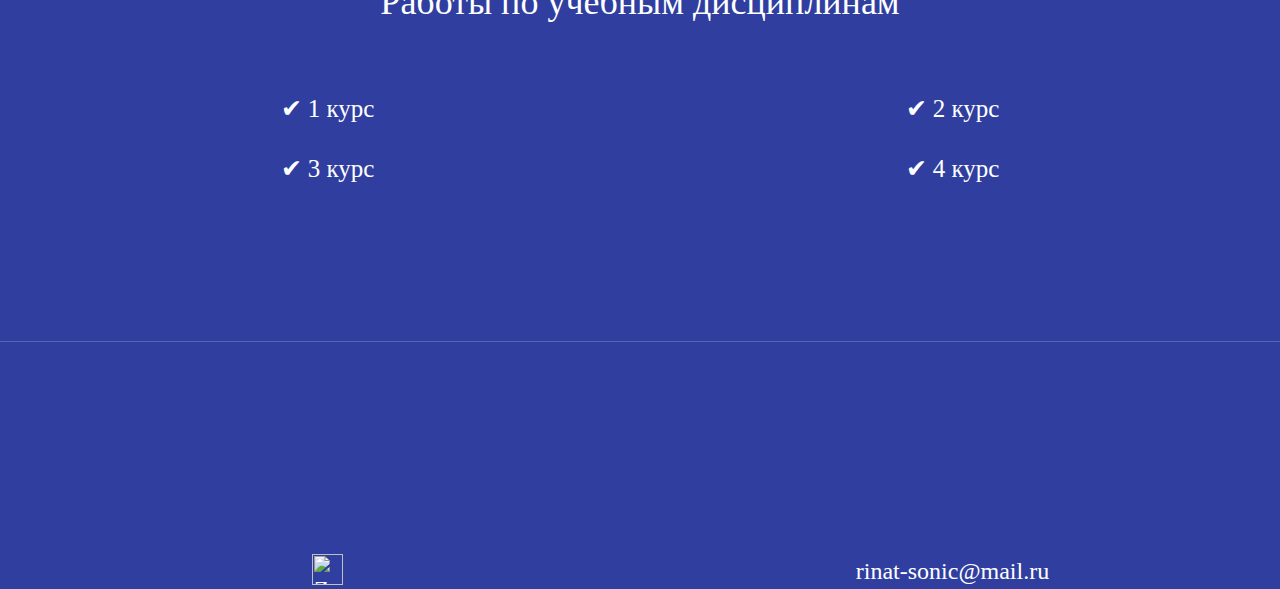
==== commit 1edbaa75: "Update index.html" ====
--- a/index.html
+++ b/index.html
@@ -76,7 +76,7 @@
 			
 				<div class="year">Мини-Проекты<a name="prjcts" id="prjcts"></a></div>
 				<div class="year-wrap">
-					<div class="col-md-7 col-md-offset-2 col-sm-offset-1 col-xs-offset-1"><a target="_blank" href="https://github.com/RihanZer0/TestSite">&#10004; Последнее Тестовое</a><p>В 2023 с этим тестовым прошёл на курс от Digital Design</p></div>
+					<div class="col-md-6 col-md-offset-3 col-sm-offset-1 col-xs-offset-1"><a target="_blank" href="https://github.com/RihanZer0/TestSite">&#10004; Последнее Тестовое</a><p>В 2023 с этим тестовым прошёл на курс от Digital Design</p></div>
 					<div class="col-md-4 col-md-offset-1 col-sm-offset-1 col-xs-offset-1"><a target="_blank" href="./Tetris/index.html">&#10004; Тетрис на Canvas</a><p>В ходе работы над ВКР был реализован Тетрис на HTML5 с помощью элемента Canvas</p></div>
 					<div class="col-md-4 col-md-offset-2 col-sm-offset-1 col-xs-offset-1"><a target="_blank" href="./BotN/index.html">&#10004; Beware of the Night</a><p>В рамках проекта «Инди-Школа» в 2018 году совместно с <a target="_blank" href='https://vk.com/lovtin'>Сергеем</a> была реализована игра по&nbsp;мотивам произведения «ВИЙ»</p></div>
 				</div>
